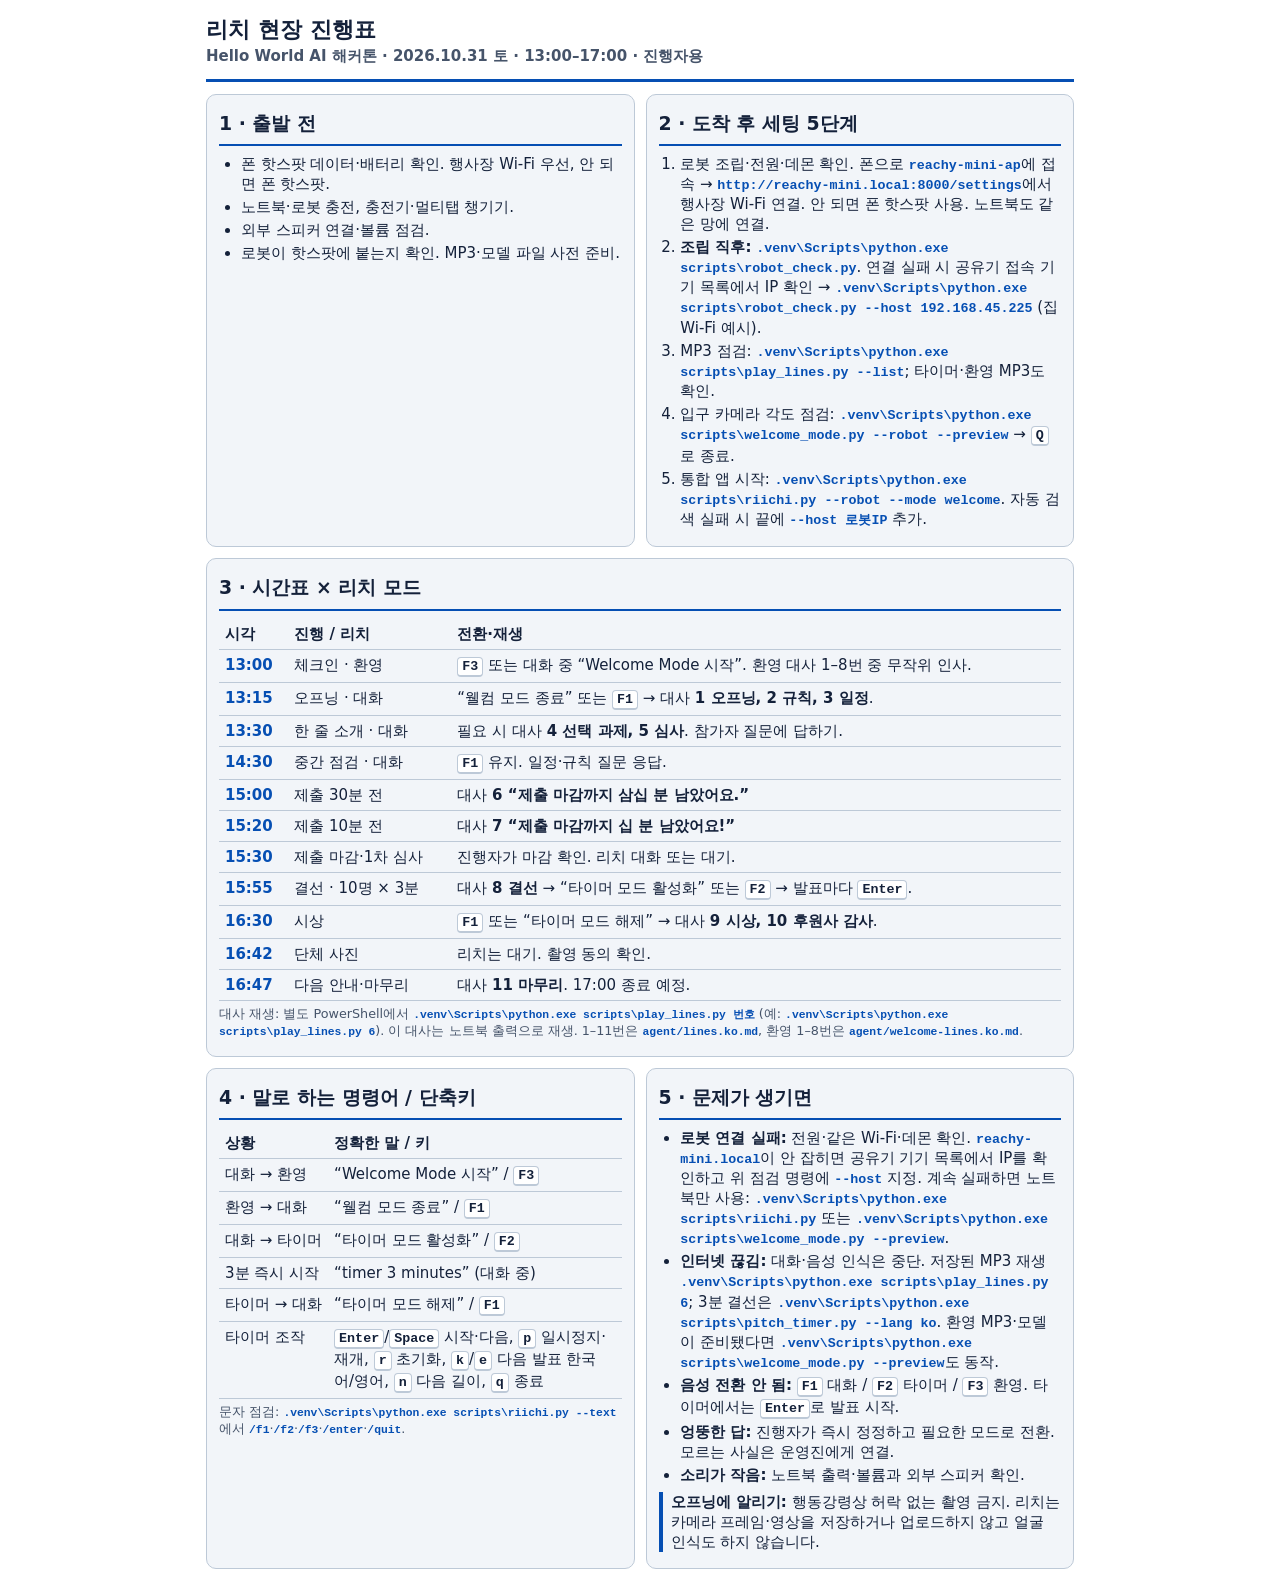
==== docs/runbook.html @ e046e732 "Add 리치 hackathon helper: ElevenLabs agent sources and robot scripts - agent/: system prompt, knowled" ====
<!doctype html>
<html lang="ko">
<head>
  <meta charset="utf-8">
  <meta name="viewport" content="width=device-width, initial-scale=1">
  <title>리치 현장 진행표 · Hello World AI 해커톤</title>
  <style>
    :root{color-scheme:light dark;--bg:#fff;--ink:#14213a;--muted:#46546a;--panel:#f2f5f9;--rule:#bdc9d7;--accent:#064fb3}
    @media(prefers-color-scheme:dark){:root{--bg:#101722;--ink:#f2f5fa;--muted:#c9d4e2;--panel:#1b293a;--rule:#52647a;--accent:#a5ceff}}
    *{box-sizing:border-box}html{background:var(--bg);color:var(--ink)}body{font:15px/1.34 system-ui,-apple-system,"Malgun Gothic",sans-serif;max-width:900px;margin:auto;padding:16px}h1{font-size:1.4rem;line-height:1.18;margin:0 0 4px}h2{font-size:1.18rem;margin:0 0 8px;padding:4px 0 8px;border-bottom:2px solid var(--accent)}p{margin:4px 0}header{border-bottom:3px solid var(--accent);padding-bottom:8px;margin-bottom:12px}.sub{color:var(--muted);font-weight:650}.grid{display:grid;gap:11px}.card{background:var(--panel);border:1px solid var(--rule);border-radius:10px;padding:12px;min-width:0}.card.wide{grid-column:1/-1}ul,ol{margin:5px 0;padding-left:1.45em}li{margin:3px 0}code,kbd{font:600 .89em ui-monospace,SFMono-Regular,Consolas,monospace;overflow-wrap:anywhere}code{color:var(--accent)}kbd{display:inline-block;border:1px solid var(--rule);border-bottom-width:2px;border-radius:4px;padding:1px 4px;background:var(--bg)}.cmd{display:block;background:var(--bg);border:1px solid var(--rule);border-radius:5px;margin:3px 0;padding:4px 6px}.table-wrap{overflow-x:auto}table{width:100%;border-collapse:collapse}th,td{text-align:left;vertical-align:top;border-bottom:1px solid var(--rule);padding:5px 6px}th{font-weight:750}td:first-child,th:first-child{white-space:nowrap}.time{font-weight:800;color:var(--accent)}.tiny{font-size:.85em;color:var(--muted)}.note{border-left:4px solid var(--accent);padding-left:8px;margin-top:7px}
    @media(min-width:720px){.grid{grid-template-columns:1fr 1fr}}
    @media print{@page{size:A4 portrait;margin:8mm}*{print-color-adjust:exact;-webkit-print-color-adjust:exact}html{color-scheme:light;--bg:#fff;--ink:#111;--muted:#333;--panel:#f6f7f9;--rule:#aeb8c3;--accent:#003f85}body{max-width:none;padding:0;font-size:8.1pt;line-height:1.2}header{margin-bottom:5px;padding-bottom:4px}h1{font-size:15pt}h2{font-size:9.5pt;margin-bottom:3px;padding-bottom:2px}.grid{grid-template-columns:1fr 1fr;gap:5px}.card{padding:5px 7px;border-radius:4px;break-inside:avoid}li{margin:1px 0}ul,ol{margin:2px 0}.cmd{padding:1px 4px;margin:1px 0}th,td{padding:2px 3px}.tiny{font-size:7pt}.note{margin-top:3px}.table-wrap{overflow:visible}}
  </style>
</head>
<body>
<header>
  <h1>리치 현장 진행표</h1>
  <p class="sub">Hello World AI 해커톤 · 2026.10.31 토 · 13:00–17:00 · 진행자용</p>
</header>
<main class="grid">
  <section class="card" aria-labelledby="before"><h2 id="before">1 · 출발 전</h2>
    <ul>
      <li>폰 핫스팟 데이터·배터리 확인. 행사장 Wi-Fi 우선, 안 되면 폰 핫스팟.</li>
      <li>노트북·로봇 충전, 충전기·멀티탭 챙기기.</li>
      <li>외부 스피커 연결·볼륨 점검.</li>
      <li>로봇이 핫스팟에 붙는지 확인. MP3·모델 파일 사전 준비.</li>
    </ul>
  </section>
  <section class="card" aria-labelledby="setup"><h2 id="setup">2 · 도착 후 세팅 5단계</h2>
    <ol>
      <li>로봇 조립·전원·데몬 확인. 폰으로 <code>reachy-mini-ap</code>에 접속 → <code>http://reachy-mini.local:8000/settings</code>에서 행사장 Wi-Fi 연결. 안 되면 폰 핫스팟 사용. 노트북도 같은 망에 연결.</li>
      <li><strong>조립 직후:</strong> <code>.venv\Scripts\python.exe scripts\robot_check.py</code>. 연결 실패 시 공유기 접속 기기 목록에서 IP 확인 → <code>.venv\Scripts\python.exe scripts\robot_check.py --host 192.168.45.225</code> (집 Wi-Fi 예시).</li>
      <li>MP3 점검: <code>.venv\Scripts\python.exe scripts\play_lines.py --list</code>; 타이머·환영 MP3도 확인.</li>
      <li>입구 카메라 각도 점검: <code>.venv\Scripts\python.exe scripts\welcome_mode.py --robot --preview</code> → <kbd>Q</kbd>로 종료.</li>
      <li>통합 앱 시작: <code>.venv\Scripts\python.exe scripts\riichi.py --robot --mode welcome</code>. 자동 검색 실패 시 끝에 <code>--host 로봇IP</code> 추가.</li>
    </ol>
  </section>
  <section class="card wide" aria-labelledby="schedule"><h2 id="schedule">3 · 시간표 × 리치 모드</h2>
    <div class="table-wrap"><table><thead><tr><th>시각</th><th>진행 / 리치</th><th>전환·재생</th></tr></thead><tbody>
      <tr><td class="time">13:00</td><td>체크인 · 환영</td><td><kbd>F3</kbd> 또는 대화 중 “Welcome Mode 시작”. 환영 대사 1–8번 중 무작위 인사.</td></tr>
      <tr><td class="time">13:15</td><td>오프닝 · 대화</td><td>“웰컴 모드 종료” 또는 <kbd>F1</kbd> → 대사 <strong>1 오프닝, 2 규칙, 3 일정</strong>.</td></tr>
      <tr><td class="time">13:30</td><td>한 줄 소개 · 대화</td><td>필요 시 대사 <strong>4 선택 과제, 5 심사</strong>. 참가자 질문에 답하기.</td></tr>
      <tr><td class="time">14:30</td><td>중간 점검 · 대화</td><td><kbd>F1</kbd> 유지. 일정·규칙 질문 응답.</td></tr>
      <tr><td class="time">15:00</td><td>제출 30분 전</td><td>대사 <strong>6 “제출 마감까지 삼십 분 남았어요.”</strong></td></tr>
      <tr><td class="time">15:20</td><td>제출 10분 전</td><td>대사 <strong>7 “제출 마감까지 십 분 남았어요!”</strong></td></tr>
      <tr><td class="time">15:30</td><td>제출 마감·1차 심사</td><td>진행자가 마감 확인. 리치 대화 또는 대기.</td></tr>
      <tr><td class="time">15:55</td><td>결선 · 10명 × 3분</td><td>대사 <strong>8 결선</strong> → “타이머 모드 활성화” 또는 <kbd>F2</kbd> → 발표마다 <kbd>Enter</kbd>.</td></tr>
      <tr><td class="time">16:30</td><td>시상</td><td><kbd>F1</kbd> 또는 “타이머 모드 해제” → 대사 <strong>9 시상, 10 후원사 감사</strong>.</td></tr>
      <tr><td class="time">16:42</td><td>단체 사진</td><td>리치는 대기. 촬영 동의 확인.</td></tr>
      <tr><td class="time">16:47</td><td>다음 안내·마무리</td><td>대사 <strong>11 마무리</strong>. 17:00 종료 예정.</td></tr>
    </tbody></table></div>
    <p class="tiny">대사 재생: 별도 PowerShell에서 <code>.venv\Scripts\python.exe scripts\play_lines.py 번호</code> (예: <code>.venv\Scripts\python.exe scripts\play_lines.py 6</code>). 이 대사는 노트북 출력으로 재생. 1–11번은 <code>agent/lines.ko.md</code>, 환영 1–8번은 <code>agent/welcome-lines.ko.md</code>.</p>
  </section>
  <section class="card" aria-labelledby="controls"><h2 id="controls">4 · 말로 하는 명령어 / 단축키</h2>
    <table><thead><tr><th>상황</th><th>정확한 말 / 키</th></tr></thead><tbody>
      <tr><td>대화 → 환영</td><td>“Welcome Mode 시작” / <kbd>F3</kbd></td></tr>
      <tr><td>환영 → 대화</td><td>“웰컴 모드 종료” / <kbd>F1</kbd></td></tr>
      <tr><td>대화 → 타이머</td><td>“타이머 모드 활성화” / <kbd>F2</kbd></td></tr>
      <tr><td>3분 즉시 시작</td><td>“timer 3 minutes” (대화 중)</td></tr>
      <tr><td>타이머 → 대화</td><td>“타이머 모드 해제” / <kbd>F1</kbd></td></tr>
      <tr><td>타이머 조작</td><td><kbd>Enter</kbd>/<kbd>Space</kbd> 시작·다음, <kbd>p</kbd> 일시정지·재개, <kbd>r</kbd> 초기화, <kbd>k</kbd>/<kbd>e</kbd> 다음 발표 한국어/영어, <kbd>n</kbd> 다음 길이, <kbd>q</kbd> 종료</td></tr>
    </tbody></table>
    <p class="tiny">문자 점검: <code>.venv\Scripts\python.exe scripts\riichi.py --text</code>에서 <code>/f1</code>·<code>/f2</code>·<code>/f3</code>·<code>/enter</code>·<code>/quit</code>.</p>
  </section>
  <section class="card" aria-labelledby="trouble"><h2 id="trouble">5 · 문제가 생기면</h2>
    <ul>
      <li><strong>로봇 연결 실패:</strong> 전원·같은 Wi-Fi·데몬 확인. <code>reachy-mini.local</code>이 안 잡히면 공유기 기기 목록에서 IP를 확인하고 위 점검 명령에 <code>--host</code> 지정. 계속 실패하면 노트북만 사용: <code>.venv\Scripts\python.exe scripts\riichi.py</code> 또는 <code>.venv\Scripts\python.exe scripts\welcome_mode.py --preview</code>.</li>
      <li><strong>인터넷 끊김:</strong> 대화·음성 인식은 중단. 저장된 MP3 재생 <code>.venv\Scripts\python.exe scripts\play_lines.py 6</code>; 3분 결선은 <code>.venv\Scripts\python.exe scripts\pitch_timer.py --lang ko</code>. 환영 MP3·모델이 준비됐다면 <code>.venv\Scripts\python.exe scripts\welcome_mode.py --preview</code>도 동작.</li>
      <li><strong>음성 전환 안 됨:</strong> <kbd>F1</kbd> 대화 / <kbd>F2</kbd> 타이머 / <kbd>F3</kbd> 환영. 타이머에서는 <kbd>Enter</kbd>로 발표 시작.</li>
      <li><strong>엉뚱한 답:</strong> 진행자가 즉시 정정하고 필요한 모드로 전환. 모르는 사실은 운영진에게 연결.</li>
      <li><strong>소리가 작음:</strong> 노트북 출력·볼륨과 외부 스피커 확인.</li>
    </ul>
    <p class="note"><strong>오프닝에 알리기:</strong> 행동강령상 허락 없는 촬영 금지. 리치는 카메라 프레임·영상을 저장하거나 업로드하지 않고 얼굴 인식도 하지 않습니다.</p>
  </section>
</main>
</body>
</html>
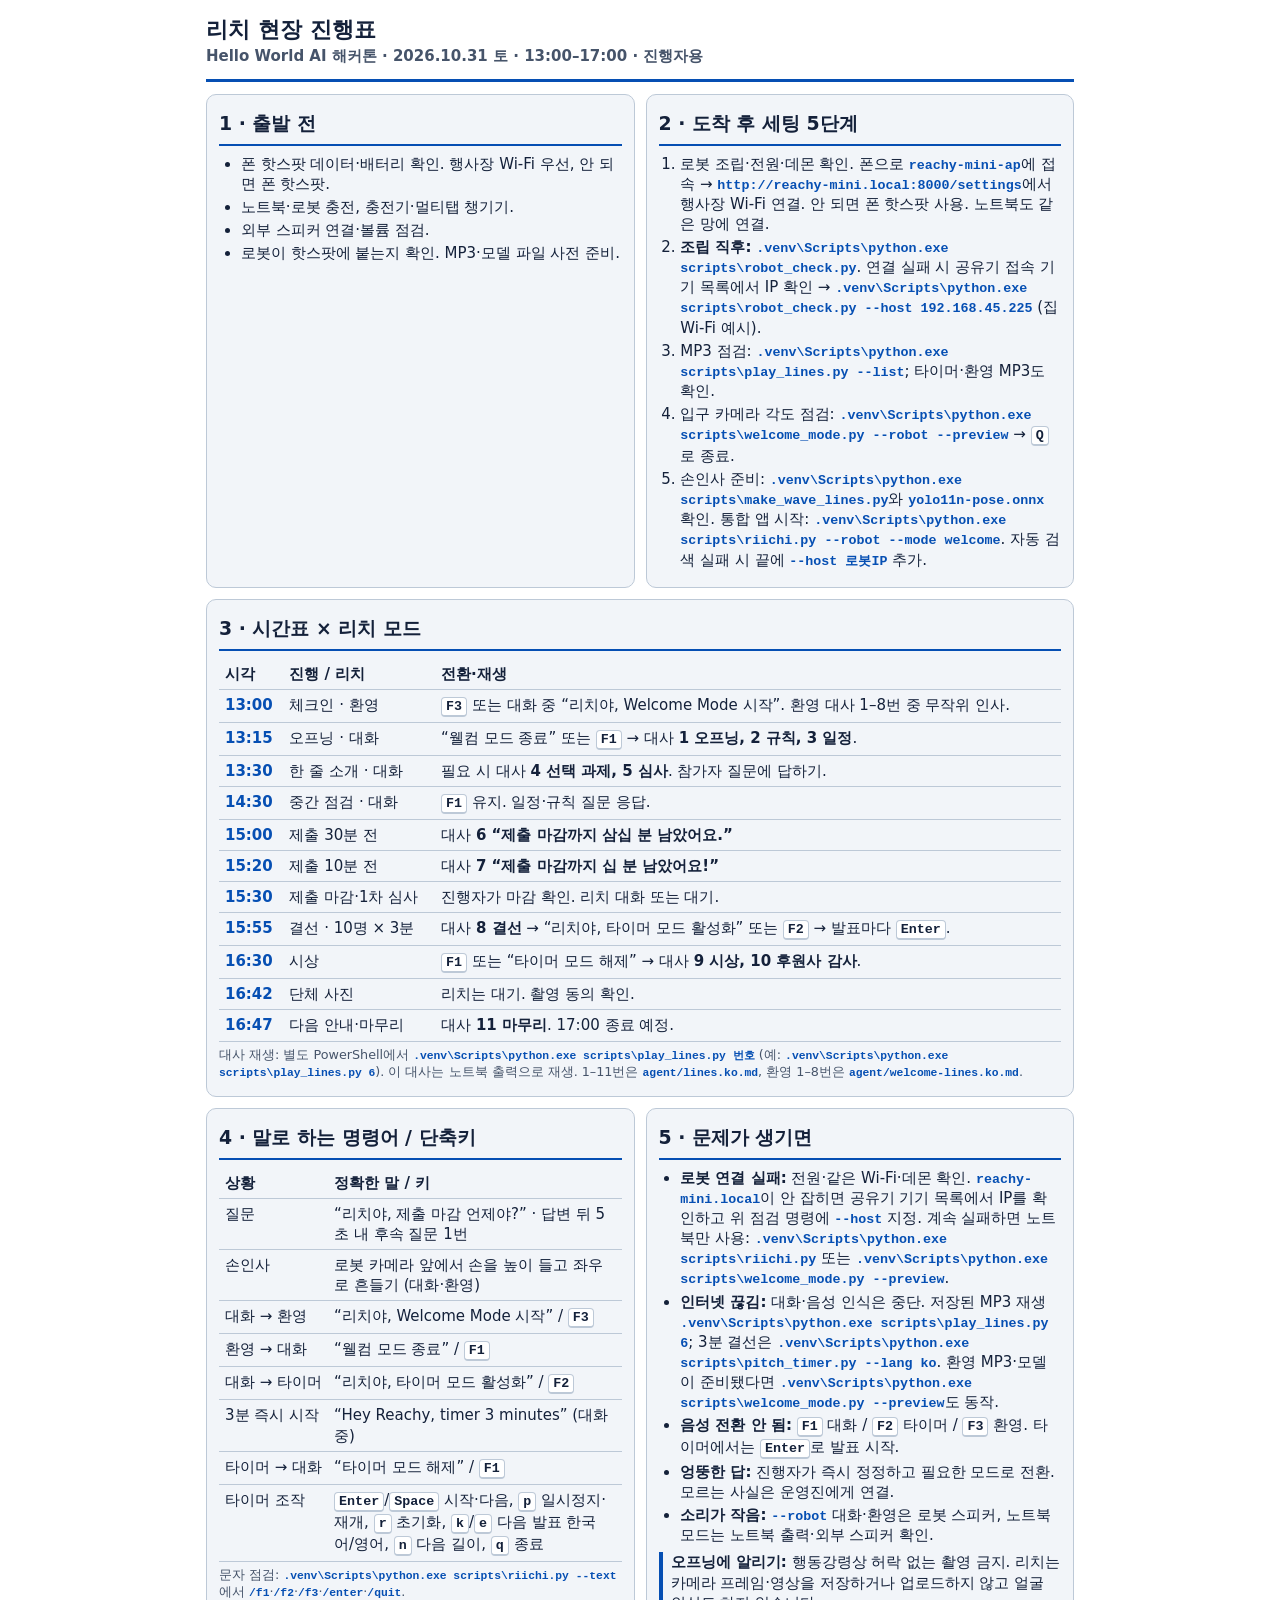
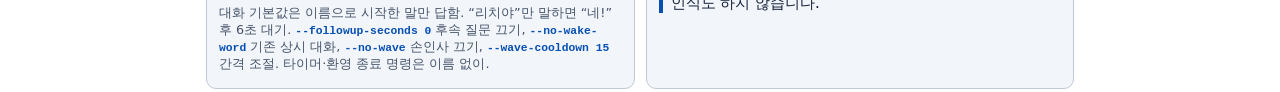
==== commit 7691d132: "Answer only when called by name; greet people who wave Co-Authored-By: Claude Opus 5.5 <noreply@anth" ====
--- a/docs/runbook.html
+++ b/docs/runbook.html
@@ -32,19 +32,19 @@
       <li><strong>조립 직후:</strong> <code>.venv\Scripts\python.exe scripts\robot_check.py</code>. 연결 실패 시 공유기 접속 기기 목록에서 IP 확인 → <code>.venv\Scripts\python.exe scripts\robot_check.py --host 192.168.45.225</code> (집 Wi-Fi 예시).</li>
       <li>MP3 점검: <code>.venv\Scripts\python.exe scripts\play_lines.py --list</code>; 타이머·환영 MP3도 확인.</li>
       <li>입구 카메라 각도 점검: <code>.venv\Scripts\python.exe scripts\welcome_mode.py --robot --preview</code> → <kbd>Q</kbd>로 종료.</li>
-      <li>통합 앱 시작: <code>.venv\Scripts\python.exe scripts\riichi.py --robot --mode welcome</code>. 자동 검색 실패 시 끝에 <code>--host 로봇IP</code> 추가.</li>
+      <li>손인사 준비: <code>.venv\Scripts\python.exe scripts\make_wave_lines.py</code>와 <code>yolo11n-pose.onnx</code> 확인. 통합 앱 시작: <code>.venv\Scripts\python.exe scripts\riichi.py --robot --mode welcome</code>. 자동 검색 실패 시 끝에 <code>--host 로봇IP</code> 추가.</li>
     </ol>
   </section>
   <section class="card wide" aria-labelledby="schedule"><h2 id="schedule">3 · 시간표 × 리치 모드</h2>
     <div class="table-wrap"><table><thead><tr><th>시각</th><th>진행 / 리치</th><th>전환·재생</th></tr></thead><tbody>
-      <tr><td class="time">13:00</td><td>체크인 · 환영</td><td><kbd>F3</kbd> 또는 대화 중 “Welcome Mode 시작”. 환영 대사 1–8번 중 무작위 인사.</td></tr>
+      <tr><td class="time">13:00</td><td>체크인 · 환영</td><td><kbd>F3</kbd> 또는 대화 중 “리치야, Welcome Mode 시작”. 환영 대사 1–8번 중 무작위 인사.</td></tr>
       <tr><td class="time">13:15</td><td>오프닝 · 대화</td><td>“웰컴 모드 종료” 또는 <kbd>F1</kbd> → 대사 <strong>1 오프닝, 2 규칙, 3 일정</strong>.</td></tr>
       <tr><td class="time">13:30</td><td>한 줄 소개 · 대화</td><td>필요 시 대사 <strong>4 선택 과제, 5 심사</strong>. 참가자 질문에 답하기.</td></tr>
       <tr><td class="time">14:30</td><td>중간 점검 · 대화</td><td><kbd>F1</kbd> 유지. 일정·규칙 질문 응답.</td></tr>
       <tr><td class="time">15:00</td><td>제출 30분 전</td><td>대사 <strong>6 “제출 마감까지 삼십 분 남았어요.”</strong></td></tr>
       <tr><td class="time">15:20</td><td>제출 10분 전</td><td>대사 <strong>7 “제출 마감까지 십 분 남았어요!”</strong></td></tr>
       <tr><td class="time">15:30</td><td>제출 마감·1차 심사</td><td>진행자가 마감 확인. 리치 대화 또는 대기.</td></tr>
-      <tr><td class="time">15:55</td><td>결선 · 10명 × 3분</td><td>대사 <strong>8 결선</strong> → “타이머 모드 활성화” 또는 <kbd>F2</kbd> → 발표마다 <kbd>Enter</kbd>.</td></tr>
+      <tr><td class="time">15:55</td><td>결선 · 10명 × 3분</td><td>대사 <strong>8 결선</strong> → “리치야, 타이머 모드 활성화” 또는 <kbd>F2</kbd> → 발표마다 <kbd>Enter</kbd>.</td></tr>
       <tr><td class="time">16:30</td><td>시상</td><td><kbd>F1</kbd> 또는 “타이머 모드 해제” → 대사 <strong>9 시상, 10 후원사 감사</strong>.</td></tr>
       <tr><td class="time">16:42</td><td>단체 사진</td><td>리치는 대기. 촬영 동의 확인.</td></tr>
       <tr><td class="time">16:47</td><td>다음 안내·마무리</td><td>대사 <strong>11 마무리</strong>. 17:00 종료 예정.</td></tr>
@@ -53,14 +53,17 @@
   </section>
   <section class="card" aria-labelledby="controls"><h2 id="controls">4 · 말로 하는 명령어 / 단축키</h2>
     <table><thead><tr><th>상황</th><th>정확한 말 / 키</th></tr></thead><tbody>
-      <tr><td>대화 → 환영</td><td>“Welcome Mode 시작” / <kbd>F3</kbd></td></tr>
+      <tr><td>질문</td><td>“리치야, 제출 마감 언제야?” · 답변 뒤 5초 내 후속 질문 1번</td></tr>
+      <tr><td>손인사</td><td>로봇 카메라 앞에서 손을 높이 들고 좌우로 흔들기 (대화·환영)</td></tr>
+      <tr><td>대화 → 환영</td><td>“리치야, Welcome Mode 시작” / <kbd>F3</kbd></td></tr>
       <tr><td>환영 → 대화</td><td>“웰컴 모드 종료” / <kbd>F1</kbd></td></tr>
-      <tr><td>대화 → 타이머</td><td>“타이머 모드 활성화” / <kbd>F2</kbd></td></tr>
-      <tr><td>3분 즉시 시작</td><td>“timer 3 minutes” (대화 중)</td></tr>
+      <tr><td>대화 → 타이머</td><td>“리치야, 타이머 모드 활성화” / <kbd>F2</kbd></td></tr>
+      <tr><td>3분 즉시 시작</td><td>“Hey Reachy, timer 3 minutes” (대화 중)</td></tr>
       <tr><td>타이머 → 대화</td><td>“타이머 모드 해제” / <kbd>F1</kbd></td></tr>
       <tr><td>타이머 조작</td><td><kbd>Enter</kbd>/<kbd>Space</kbd> 시작·다음, <kbd>p</kbd> 일시정지·재개, <kbd>r</kbd> 초기화, <kbd>k</kbd>/<kbd>e</kbd> 다음 발표 한국어/영어, <kbd>n</kbd> 다음 길이, <kbd>q</kbd> 종료</td></tr>
     </tbody></table>
     <p class="tiny">문자 점검: <code>.venv\Scripts\python.exe scripts\riichi.py --text</code>에서 <code>/f1</code>·<code>/f2</code>·<code>/f3</code>·<code>/enter</code>·<code>/quit</code>.</p>
+    <p class="tiny">대화 기본값은 이름으로 시작한 말만 답함. “리치야”만 말하면 “네!” 후 6초 대기. <code>--followup-seconds 0</code> 후속 질문 끄기, <code>--no-wake-word</code> 기존 상시 대화, <code>--no-wave</code> 손인사 끄기, <code>--wave-cooldown 15</code> 간격 조절. 타이머·환영 종료 명령은 이름 없이.</p>
   </section>
   <section class="card" aria-labelledby="trouble"><h2 id="trouble">5 · 문제가 생기면</h2>
     <ul>
@@ -68,7 +71,7 @@
       <li><strong>인터넷 끊김:</strong> 대화·음성 인식은 중단. 저장된 MP3 재생 <code>.venv\Scripts\python.exe scripts\play_lines.py 6</code>; 3분 결선은 <code>.venv\Scripts\python.exe scripts\pitch_timer.py --lang ko</code>. 환영 MP3·모델이 준비됐다면 <code>.venv\Scripts\python.exe scripts\welcome_mode.py --preview</code>도 동작.</li>
       <li><strong>음성 전환 안 됨:</strong> <kbd>F1</kbd> 대화 / <kbd>F2</kbd> 타이머 / <kbd>F3</kbd> 환영. 타이머에서는 <kbd>Enter</kbd>로 발표 시작.</li>
       <li><strong>엉뚱한 답:</strong> 진행자가 즉시 정정하고 필요한 모드로 전환. 모르는 사실은 운영진에게 연결.</li>
-      <li><strong>소리가 작음:</strong> 노트북 출력·볼륨과 외부 스피커 확인.</li>
+      <li><strong>소리가 작음:</strong> <code>--robot</code> 대화·환영은 로봇 스피커, 노트북 모드는 노트북 출력·외부 스피커 확인.</li>
     </ul>
     <p class="note"><strong>오프닝에 알리기:</strong> 행동강령상 허락 없는 촬영 금지. 리치는 카메라 프레임·영상을 저장하거나 업로드하지 않고 얼굴 인식도 하지 않습니다.</p>
   </section>
